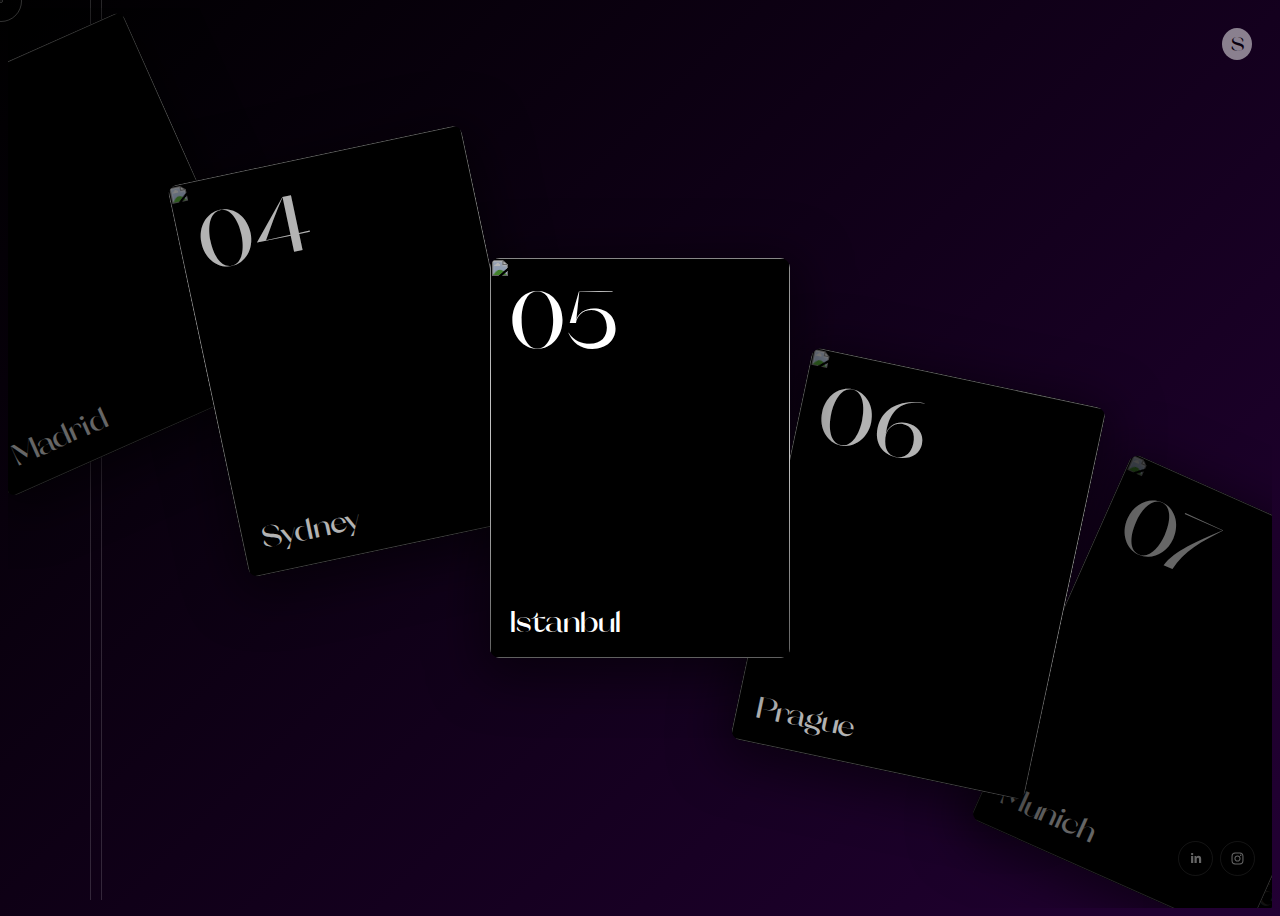
==== Design 2/index.html @ 32aedf1d "Add files via upload" ====
<!DOCTYPE html>
<html lang="en">

<head>
    <meta charset="UTF-8">
    <meta http-equiv="X-UA-Compatible" content="IE=edge">
    <meta name="viewport" content="width=device-width, initial-scale=1.0">
    <link rel="stylesheet" href="style.css">
    <title>Document</title>
</head>

<body>
    <!--

Follow me on
Instagram: https://www.instagram.com/supahfunk/
Dribbble: https://dribbble.com/supahfunk
Twitter: https://twitter.com/supahfunk
Codepen: https://codepen.io/supah/

© images from istockphoto.com

-->

    <div class="carousel">
        <div class="carousel-item">
            <div class="carousel-box">
                <div class="title">Paris</div>
                <div class="num">01</div>
                <img
                    src="https://media.istockphoto.com/id/949299844/it/foto/vista-prospettica-dellesterno-delledificio-contemporaneo.jpg?s=612x612&w=0&k=20&c=_DR1aRHuTEV3EYBJo1ZXq1pF4SgwB9EVWQLaBj4sC5g=" />
            </div>
        </div>

        <div class="carousel-item">
            <div class="carousel-box">
                <div class="title">Warsaw</div>
                <div class="num">02</div>
                <img
                    src="https://media.istockphoto.com/id/1150545984/it/foto/palazzo-moderno-di-lusso-con-piscina.jpg?s=612x612&w=0&k=20&c=Pbrai_VGc9tUviMCF1UaBErdS1YGyIVWsD29jzMZwTY=" />
            </div>
        </div>

        <div class="carousel-item">
            <div class="carousel-box">
                <div class="title">Madrid</div>
                <div class="num">03</div>
                <img
                    src="https://media.istockphoto.com/id/1214351345/it/foto/guardando-direttamente-lo-skyline-del-quartiere-finanziario-nel-centro-di-londra-immagine-di.jpg?s=612x612&w=0&k=20&c=oNNbPzPvcQ-4RA6AeatNIxHQIafBiXmDRtUUY0Ska-I=" />
            </div>
        </div>

        <div class="carousel-item">
            <div class="carousel-box">
                <div class="title">Sydney</div>
                <div class="num">04</div>
                <img
                    src="https://media.istockphoto.com/id/904390980/it/foto/foto-di-architettura-contemporanea-astratta.jpg?s=612x612&w=0&k=20&c=_P4Wmx5nq5MeDuimpNklKCBlrLovmCyd9lfiMKeJZDs=" />
            </div>
        </div>

        <div class="carousel-item">
            <div class="carousel-box">
                <div class="title">Istanbul</div>
                <div class="num">05</div>
                <img
                    src="https://media.istockphoto.com/id/130408311/it/foto/piscina-allesterno-della-casa-moderna-al-crepuscolo.jpg?s=612x612&w=0&k=20&c=ZoVjx7uDjoHKmpM1ayW6UR1SQOoYh_xx-QMG_qeOYs0=" />
            </div>
        </div>

        <div class="carousel-item">
            <div class="carousel-box">
                <div class="title">Prague</div>
                <div class="num">06</div>
                <img
                    src="https://media.istockphoto.com/id/1299954175/it/foto/villa-cubica-moderna.jpg?s=612x612&w=0&k=20&c=DhGhb3c1E3DW_fbrWJ_R_Zh0Lbwu6syFeRLsKlZ9no8=" />
            </div>
        </div>

        <div class="carousel-item">
            <div class="carousel-box">
                <div class="title">Munich</div>
                <div class="num">07</div>
                <img
                    src="https://media.istockphoto.com/id/926689776/it/foto/vista-ad-angolo-basso-dei-grattacieli-di-new-york.jpg?s=612x612&w=0&k=20&c=DmEB0Ty7ZwDnBoU5SuA8FNevOp4G1UcECw5aS4vA9A8=" />
            </div>
        </div>

        <div class="carousel-item">
            <div class="carousel-box">
                <div class="title">Venice</div>
                <div class="num">08</div>
                <img
                    src="https://media.istockphoto.com/id/1191376167/it/foto/villa-dellisola.jpg?s=612x612&w=0&k=20&c=PKslWo4FdbjinohKQlK_oWL34jqAsnzMTdy2bxEAf-I=" />
            </div>
        </div>

        <div class="carousel-item">
            <div class="carousel-box">
                <div class="title">Oslo</div>
                <div class="num">09</div>
                <img
                    src="https://media.istockphoto.com/id/184316397/it/foto/londra-edifici-aziendali.jpg?s=612x612&w=0&k=20&c=XqrRxEPzFnwRFk7PQrCiu9-FPfCTPyMe5BKKaxYXCs8=" />
            </div>
        </div>
        <div class="carousel-item">
            <div class="carousel-box">
                <div class="title">London</div>
                <div class="num">10</div>
                <img
                    src="https://media.istockphoto.com/id/184619832/it/foto/distretto-finanziario-al-crepuscolo-londra.jpg?s=612x612&w=0&k=20&c=RAThrJOBY6vhlT6-kQpu9-9jLEzWToYfdw46S8B0Mu0=" />
            </div>
        </div>
    </div>

    <div class="layout">
        <!-- <div class="box">High-end, full-service<br />visual content creation<br />for lifestyle branding.</div> -->
    </div>

    <a href="https://www.supah.it" target="_blank" class="logo">S</a>
    <div class="social">
        <a href="https://www.linkedin.com/in/fabio-ottaviani-82b0776/" target="_blank"><svg>
                <use xlink:href="#ico-linkedin"></use>
            </svg></a>
        <a href="https://www.instagram.com/supahfunk/" target="_blank"><svg>
                <use xlink:href="#ico-instagram"></use>
            </svg></a>
    </div>

    <svg style="display: none">
        <symbol id="ico-instagram" viewBox="0 0 35 35">
            <circle opacity=".2" cx="17.5" cy="17.5" r="17" stroke="var(--fill)" fill="none"></circle>
            <path fill-rule="evenodd" clip-rule="evenodd"
                d="M24.944 20.476c.028-.457.042-1.282.042-2.476s-.014-2.019-.042-2.476c-.056-1.09-.378-1.93-.965-2.517s-1.422-.91-2.503-.965C21.018 12.014 20.194 12 19 12s-2.019.014-2.476.042c-1.081.047-1.92.368-2.517.965s-.918 1.436-.965 2.518C13.014 15.98 13 16.805 13 18c0 1.194.014 2.019.042 2.476.047 1.09.368 1.93.965 2.517s1.436.91 2.518.965c.466.028 1.29.042 2.475.042 1.184 0 2.01-.014 2.476-.042 1.072-.047 1.906-.368 2.503-.965.597-.597.918-1.436.965-2.517ZM19 13.075h-1.427c-.186 0-.438.01-.755.029a11.61 11.61 0 0 0-.797.07c-.215.028-.401.08-.56.154-.26.102-.489.251-.685.447-.196.196-.35.425-.461.685-.056.15-.103.336-.14.56a7.843 7.843 0 0 0-.084.811 7.113 7.113 0 0 0-.014.741c.01.178.01.453 0 .826-.01.373-.01.573 0 .601.01.028.01.228 0 .601s-.01.648 0 .826c.01.177.014.424.014.74 0 .318.028.588.084.812l.14.56c.112.26.265.489.461.685.196.196.425.345.685.447.15.056.336.108.56.154.224.047.49.07.797.07.308 0 .56.01.755.028.196.019.471.019.826 0 .354-.019.554-.019.601 0 .047.019.242.019.587 0s.62-.019.826 0c.205.019.456.01.755-.028.298-.037.569-.06.811-.07.242-.01.424-.06.546-.154.26-.102.494-.251.699-.447a1.75 1.75 0 0 0 .447-.686c.056-.149.103-.335.14-.559.038-.224.066-.494.084-.811.019-.317.023-.564.014-.741a11.82 11.82 0 0 1 0-.826c.01-.373.01-.573 0-.601-.01-.028-.01-.228 0-.601s.01-.648 0-.826c-.01-.177-.014-.424-.014-.74 0-.318-.028-.588-.084-.812l-.14-.56a1.956 1.956 0 0 0-1.147-1.133 3.979 3.979 0 0 0-.545-.153 3.915 3.915 0 0 0-.811-.07c-.326 0-.578-.01-.755-.028a5.916 5.916 0 0 0-.826 0c-.372.019-.568.019-.587 0Zm3.706 2.225c.14-.14.21-.308.21-.504a.57.57 0 0 0-.21-.503.767.767 0 0 0-.517-.21.718.718 0 0 0-.504.21.622.622 0 0 0-.21.503c.01.196.08.364.21.504s.299.21.504.21c.205 0 .377-.07.517-.21ZM22.063 18c0 .849-.298 1.576-.895 2.182a2.882 2.882 0 0 1-2.168.895 3.075 3.075 0 0 1-2.182-.895c-.606-.588-.904-1.315-.895-2.182.01-.867.308-1.594.895-2.182.588-.587 1.315-.886 2.182-.895.867-.01 1.59.29 2.168.895.578.606.876 1.333.895 2.182Zm-1.077 0a1.95 1.95 0 0 0-.573-1.413A1.897 1.897 0 0 0 19 16c-.56 0-1.03.196-1.413.587A2.001 2.001 0 0 0 17 18c-.01.55.186 1.021.587 1.413.401.391.872.587 1.413.587.54 0 1.012-.196 1.413-.587.4-.392.592-.863.573-1.413Z"
                transform="translate(-1.5 -0.5)" fill="var(--fill)"></path>
        </symbol>

        <symbol id="ico-linkedin" viewBox="0 0 35 35">
            <circle opacity=".2" cx="17.5" cy="17.5" r="17" stroke="var(--fill)" fill="none"></circle>
            <path fill-rule="evenodd" clip-rule="evenodd"
                d="M15.3025 14.0835C15.3025 14.3845 15.1934 14.6403 14.9752 14.851C14.757 15.0617 14.4786 15.167 14.14 15.167C13.8014 15.167 13.5267 15.0617 13.316 14.851C13.1053 14.6403 13 14.3807 13 14.0722C13 13.7637 13.1053 13.5079 13.316 13.3047C13.5267 13.1016 13.8051 13 14.1512 13C14.4974 13 14.772 13.1016 14.9752 13.3047C15.1783 13.5079 15.2874 13.7675 15.3025 14.0835ZM13.0677 23V16.0248H15.2348V23H13.0677ZM16.4763 16.0248C16.5064 16.8676 16.5214 17.6125 16.5214 18.2596V23H18.7111V18.9819C18.7111 18.7111 18.7336 18.5305 18.7788 18.4402C18.9895 17.8984 19.3582 17.6275 19.8849 17.6275C20.6223 17.6275 20.991 18.1317 20.991 19.14V23H23.158V18.8691C23.158 17.8758 22.9285 17.1272 22.4695 16.623C22.0105 16.1189 21.4048 15.8668 20.6524 15.8668C19.6742 15.8668 18.9594 16.243 18.5079 16.9955H18.4628L18.3499 16.0248H16.4763Z"
                transform="translate(0 -1)" fill="var(--fill)"></path>
        </symbol>
    </svg>

    <div class="cursor"></div>
    <div class="cursor cursor2"></div>
    <script src="main.js"></script>
</body>

</html>
---- Design 2/style.css ----
/* author: Fabio Ottaviani
https://codepen.io/supah/pen/xxJMbbg */
@import url("https://fonts.googleapis.com/css2?family=Roboto");
body {
  overflow: hidden;
  font-family: "Roboto", serif;
  background: linear-gradient(135deg, black, #220033);
}

.carousel {
  position: relative;
  z-index: 1;
  height: 100vh;
  overflow: hidden;
  pointer-events: none;
}

.carousel-item {
  --items: 10;
  --width: clamp(150px, 30vw, 300px);
  --height: clamp(200px, 40vw, 400px);
  --x: calc(var(--active) * 800%);
  --y: calc(var(--active) * 200%);
  --rot: calc(var(--active) * 120deg);
  --opacity: calc(var(--zIndex) / var(--items) * 3 - 2);
  overflow: hidden;
  position: absolute;
  z-index: var(--zIndex);
  width: var(--width);
  height: var(--height);
  margin: calc(var(--height) * -0.5) 0 0 calc(var(--width) * -0.5);
  border-radius: 10px;
  top: 50%;
  left: 50%;
  user-select: none;
  transform-origin: 0% 100%;
  box-shadow: 0 10px 50px 10px rgba(0, 0, 0, 0.5);
  background: black;
  pointer-events: all;
  transform: translate(var(--x), var(--y)) rotate(var(--rot));
  transition: transform 0.8s cubic-bezier(0, 0.02, 0, 1);
}
.carousel-item .carousel-box {
  position: absolute;
  z-index: 1;
  top: 0;
  left: 0;
  width: 100%;
  height: 100%;
  transition: opacity 0.8s cubic-bezier(0, 0.02, 0, 1);
  opacity: var(--opacity);
  font-family: "Orelo-sw-db", serif;
}
.carousel-item .carousel-box:before {
  content: "";
  position: absolute;
  z-index: 1;
  top: 0;
  left: 0;
  width: 100%;
  height: 100%;
  background: linear-gradient(
    to bottom,
    rgba(0, 0, 0, 0.3),
    rgba(0, 0, 0, 0) 30%,
    rgba(0, 0, 0, 0) 50%,
    rgba(0, 0, 0, 0.5)
  );
}
.carousel-item .title {
  position: absolute;
  z-index: 1;
  color: #fff;
  bottom: 20px;
  left: 20px;
  transition: opacity 0.8s cubic-bezier(0, 0.02, 0, 1);
  font-size: clamp(20px, 3vw, 30px);
  text-shadow: 0 4px 4px rgba(0, 0, 0, 0.1);
}
.carousel-item .num {
  position: absolute;
  z-index: 1;
  color: #fff;
  top: 10px;
  left: 20px;
  transition: opacity 0.8s cubic-bezier(0, 0.02, 0, 1);
  font-size: clamp(20px, 10vw, 80px);
}
.carousel-item img {
  width: 100%;
  height: 100%;
  object-fit: cover;
  pointer-events: none;
}

.layout {
  position: absolute;
  z-index: 0;
  top: 0;
  left: 0;
  width: 100%;
  height: 100%;
  pointer-events: none;
}
.layout:before {
  content: "";
  position: absolute;
  z-index: 1;
  top: 0;
  left: 90px;
  width: 10px;
  height: 100%;
  border: 1px solid #fff;
  border-top: none;
  border-bottom: none;
  opacity: 0.15;
}
.layout .box {
  position: absolute;
  bottom: 0;
  left: 30px;
  color: #fff;
  transform-origin: 0% 10%;
  transform: rotate(-90deg);
  font-size: 9px;
  line-height: 1.4;
  text-transform: uppercase;
  opacity: 0.4;
}

.logo {
  position: absolute;
  z-index: 2;
  top: 28px;
  right: 28px;
  width: 30px;
  height: 30px;
  background: #fff;
  border-radius: 50%;
  opacity: 0.5;
  display: flex;
  justify-content: center;
  align-items: center;
  font-family: "Orelo-sw-db", serif;
  pointer-events: all;
  color: black;
  text-decoration: none;
  font-size: 20px;
  overflow: hidden;
  padding-bottom: 0.1em;
}

.social {
  position: absolute;
  z-index: 10;
  bottom: 20px;
  right: 25px;
  color: #fff;
  opacity: 0.4;
}
.social a {
  display: inline-block;
  margin-left: 3px;
}
.social svg {
  --fill: #fff;
  width: 35px;
  height: 35px;
}

.cursor {
  position: fixed;
  z-index: 10;
  top: 0;
  left: 0;
  --size: 40px;
  width: var(--size);
  height: var(--size);
  border-radius: 50%;
  border: 1px solid rgba(255, 255, 255, 0.2);
  margin: calc(var(--size) * -0.5) 0 0 calc(var(--size) * -0.5);
  transition: transform 0.85s cubic-bezier(0, 0.02, 0, 1);
  display: none;
  pointer-events: none;
}
@media (pointer: fine) {
  .cursor {
    display: block;
  }
}

.cursor2 {
  --size: 2px;
  transition-duration: 0.7s;
}

@font-face {
  font-family: "Orelo-sw-db";
  src: url([data-uri])
    format("truetype");
  font-weight: inherit;
  font-style: inherit;
}
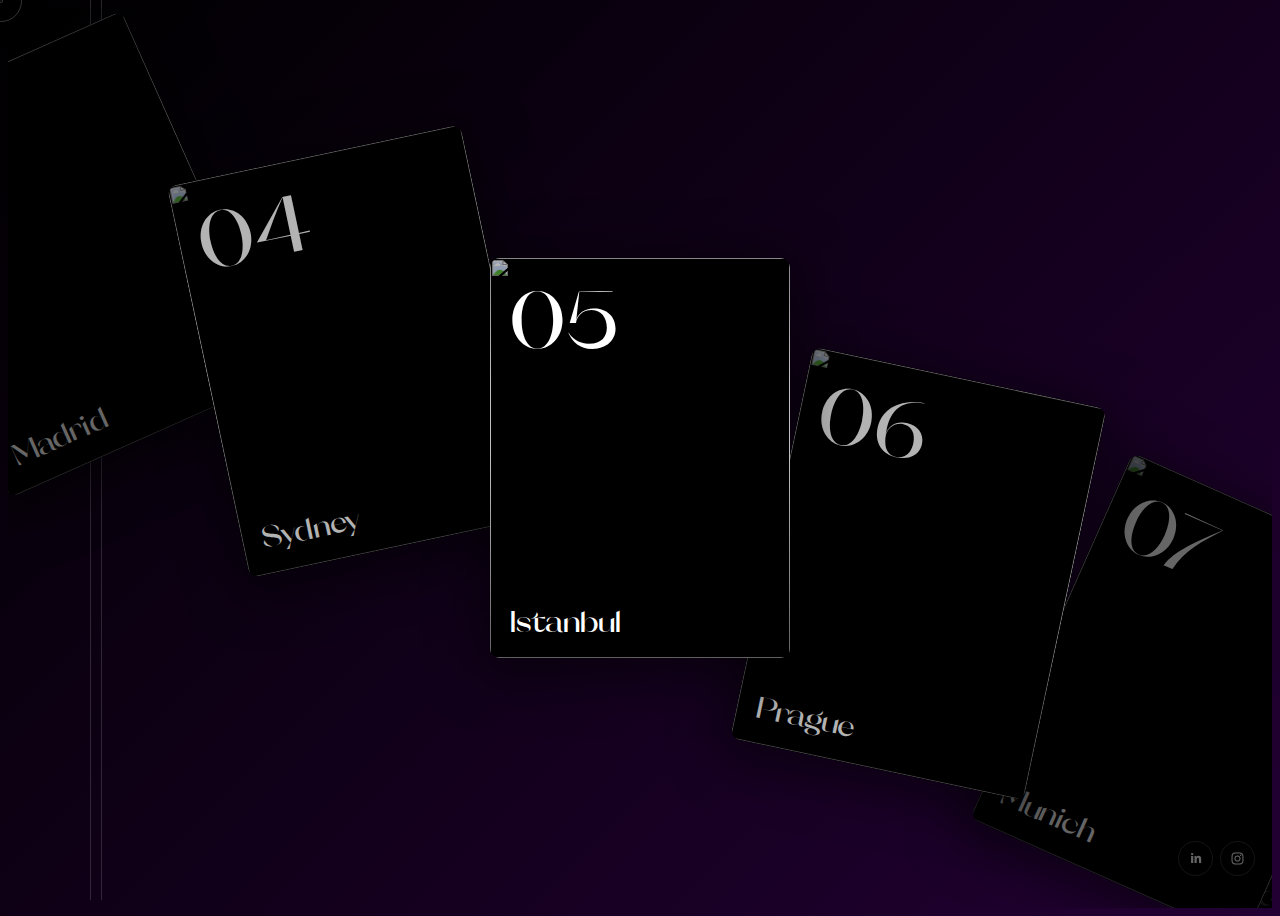
==== commit 063c2083: "Add files via upload" ====
--- a/Design 2/index.html
+++ b/Design 2/index.html
@@ -10,17 +10,7 @@
 </head>
 
 <body>
-    <!--
 
-Follow me on
-Instagram: https://www.instagram.com/supahfunk/
-Dribbble: https://dribbble.com/supahfunk
-Twitter: https://twitter.com/supahfunk
-Codepen: https://codepen.io/supah/
-
-© images from istockphoto.com
-
--->
 
     <div class="carousel">
         <div class="carousel-item">
@@ -117,7 +107,6 @@
         <!-- <div class="box">High-end, full-service<br />visual content creation<br />for lifestyle branding.</div> -->
     </div>
 
-    <a href="https://www.supah.it" target="_blank" class="logo">S</a>
     <div class="social">
         <a href="https://www.linkedin.com/in/fabio-ottaviani-82b0776/" target="_blank"><svg>
                 <use xlink:href="#ico-linkedin"></use>
